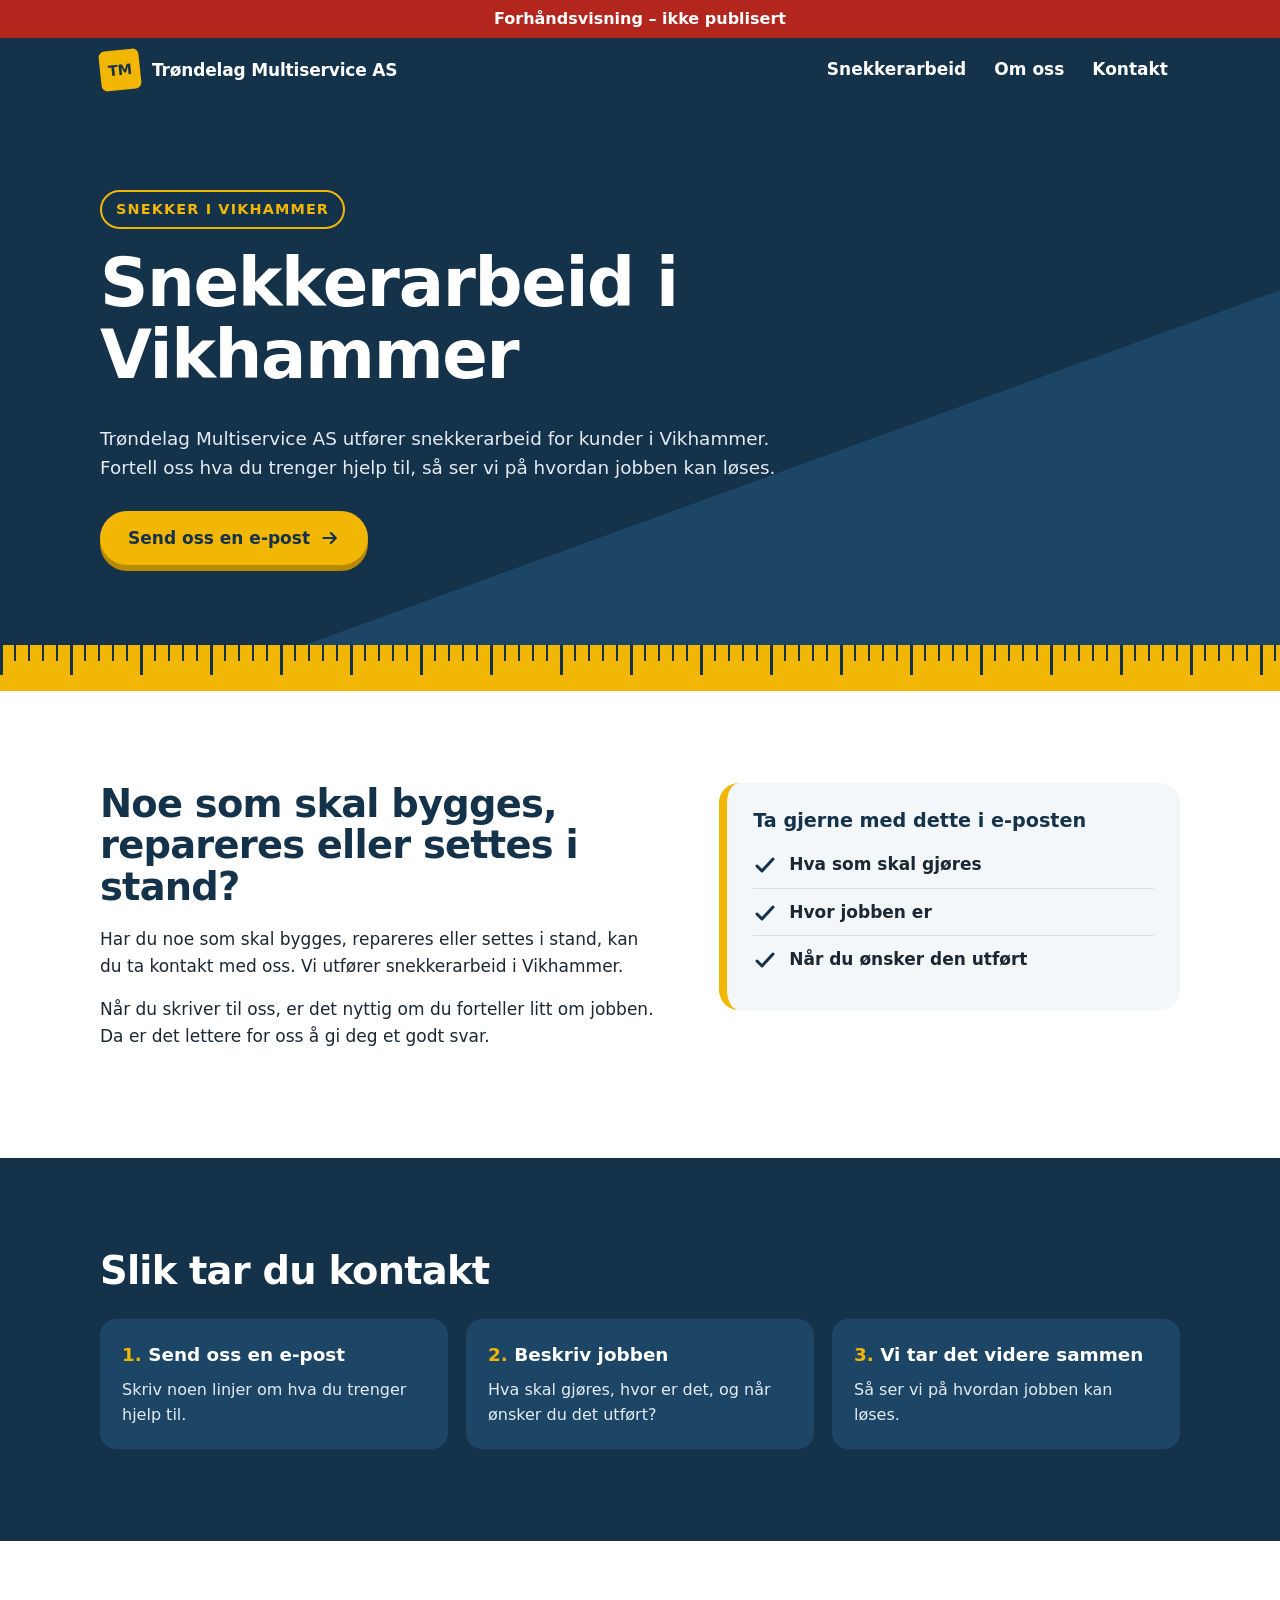
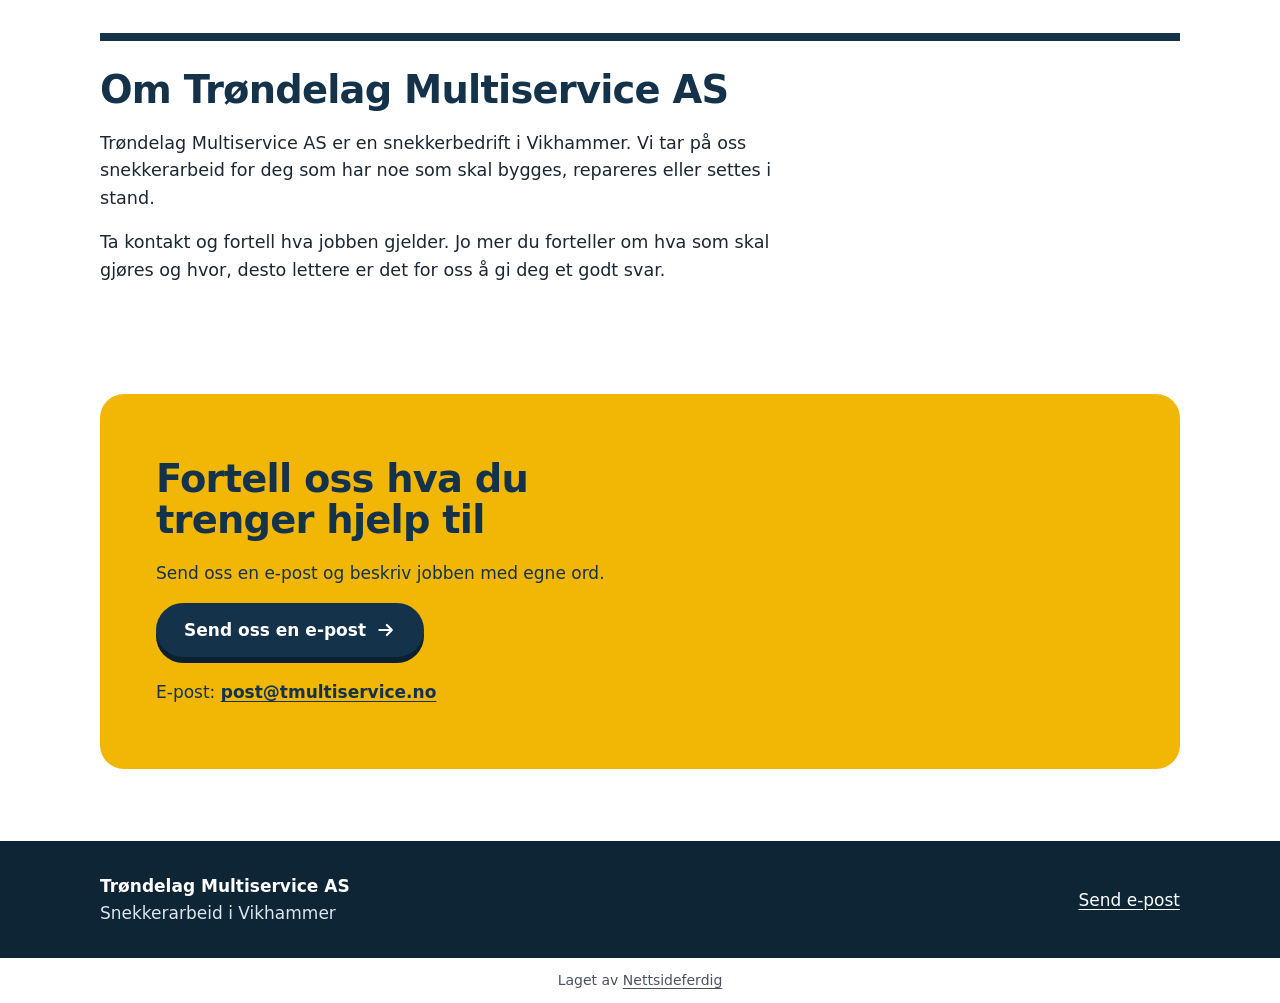
==== index.html @ c504384f "Forhåndsvisning" ====
<!doctype html>
<html lang="nb">
<head>
<meta charset="utf-8">
<meta name="viewport" content="width=device-width, initial-scale=1">
<title>Snekker Vikhammer | Trøndelag Multiservice AS</title>
<meta name="description" content="Trøndelag Multiservice AS utfører snekkerarbeid i Vikhammer. Fortell oss hva du trenger hjelp til, og ta kontakt på e-post.">
<link rel="canonical" href="https://andersmathisen7-design.github.io/side-trondelag-multiservice-as-379ae695/">
<meta property="og:type" content="website">
<meta property="og:locale" content="nb_NO">
<meta property="og:site_name" content="Trøndelag Multiservice AS">
<meta property="og:title" content="Snekker Vikhammer | Trøndelag Multiservice AS">
<meta property="og:description" content="Trøndelag Multiservice AS utfører snekkerarbeid i Vikhammer. Fortell oss hva du trenger hjelp til, og ta kontakt på e-post.">
<meta property="og:url" content="https://andersmathisen7-design.github.io/side-trondelag-multiservice-as-379ae695/">
<meta http-equiv="Content-Security-Policy" content="default-src 'none'; style-src 'self'; img-src 'self'; manifest-src 'self'; worker-src 'self'; script-src 'self'">
<link rel="stylesheet" href="./style.css">
<meta name="theme-color" content="#14324a">
<link rel="manifest" href="./manifest.webmanifest">
<link rel="icon" href="./icon.svg" type="image/svg+xml">
<script src="./pwa.js" defer></script>
<meta name="robots" content="noindex,nofollow">
<script type="application/ld+json">{"@context":"https://schema.org","@type":"GeneralContractor","name":"Trøndelag Multiservice AS","description":"Trøndelag Multiservice AS utfører snekkerarbeid i Vikhammer. Fortell oss hva du trenger hjelp til, og ta kontakt på e-post.","email":"post@tmultiservice.no","areaServed":"Vikhammer","url":"https://andersmathisen7-design.github.io/side-trondelag-multiservice-as-379ae695"}</script>
</head>
<body>
<div class="forhandsstripe">Forhåndsvisning – ikke publisert</div>
<header class="topp"><div class="inn topp-rad"><a class="logo" href="./" aria-label="Til forsiden"><span class="merke" aria-hidden="true">TM</span> <span>Trøndelag Multiservice AS</span></a><nav aria-label="Hovedmeny"><ul class="meny"><li><a href="./#snekkerarbeid">Snekkerarbeid</a></li><li><a href="./#om-oss">Om oss</a></li><li><a href="./#kontakt">Kontakt</a></li></ul></nav></div></header>
<main>
<section class="hero"><div class="inn"><p class="sted">Snekker i Vikhammer</p><h1>Snekkerarbeid i Vikhammer</h1><p class="ingress">Trøndelag Multiservice AS utfører snekkerarbeid for kunder i Vikhammer. Fortell oss hva du trenger hjelp til, så ser vi på hvordan jobben kan løses.</p><p><a class="knapp" href="mailto:post@tmultiservice.no">Send oss en e-post <svg viewBox="0 0 24 24" aria-hidden="true"><path class="pil" d="M4 12h15M13 6l6 6-6 6"/></svg></a></p></div><div class="linjal" aria-hidden="true"></div></section><section class="del" id="snekkerarbeid"><div class="inn to"><div><h2>Noe som skal bygges, repareres eller settes i stand?</h2><p>Har du noe som skal bygges, repareres eller settes i stand, kan du ta kontakt med oss. Vi utfører snekkerarbeid i Vikhammer.</p><p>Når du skriver til oss, er det nyttig om du forteller litt om jobben. Da er det lettere for oss å gi deg et godt svar.</p></div><aside class="liste-kort" aria-labelledby="ta-med"><h3 id="ta-med">Ta gjerne med dette i e-posten</h3><ul class="sjekk"><li><svg viewBox="0 0 24 24" aria-hidden="true"><path class="hake" d="M4 13l5 5L20 6"/></svg> Hva som skal gjøres</li><li><svg viewBox="0 0 24 24" aria-hidden="true"><path class="hake" d="M4 13l5 5L20 6"/></svg> Hvor jobben er</li><li><svg viewBox="0 0 24 24" aria-hidden="true"><path class="hake" d="M4 13l5 5L20 6"/></svg> Når du ønsker den utført</li></ul></aside></div></section><section class="del slik" aria-labelledby="slik-tittel"><div class="inn"><h2 id="slik-tittel">Slik tar du kontakt</h2><ol class="trinn"><li>Send oss en e-post<p>Skriv noen linjer om hva du trenger hjelp til.</p></li><li>Beskriv jobben<p>Hva skal gjøres, hvor er det, og når ønsker du det utført?</p></li><li>Vi tar det videre sammen<p>Så ser vi på hvordan jobben kan løses.</p></li></ol></div></section><section class="del" id="om-oss"><div class="inn"><div class="om-boks"><h2>Om Trøndelag Multiservice AS</h2><p>Trøndelag Multiservice AS er en snekkerbedrift i Vikhammer. Vi tar på oss snekkerarbeid for deg som har noe som skal bygges, repareres eller settes i stand.</p><p>Ta kontakt og fortell hva jobben gjelder. Jo mer du forteller om hva som skal gjøres og hvor, desto lettere er det for oss å gi deg et godt svar.</p></div></div></section><section class="kontakt" id="kontakt"><div class="inn"><div class="kontakt-kort"><h2>Fortell oss hva du trenger hjelp til</h2><p>Send oss en e-post og beskriv jobben med egne ord.</p><p><a class="knapp" href="mailto:post@tmultiservice.no">Send oss en e-post <svg viewBox="0 0 24 24" aria-hidden="true"><path class="pil" d="M4 12h15M13 6l6 6-6 6"/></svg></a></p><p class="adr">E-post: <a href="mailto:post@tmultiservice.no">post@tmultiservice.no</a></p></div></div></section>
</main>
<footer class="bunn"><div class="inn bunn-rad"><div><p class="bunn-navn">Trøndelag Multiservice AS</p><p>Snekkerarbeid i Vikhammer</p></div><p><a href="mailto:post@tmultiservice.no">Send e-post</a></p></div></footer>
<p class="nf-byra">Laget av <a href="https://nettsideferdig.no/">Nettsideferdig</a></p>
</body>
</html>
---- style.css ----
/* Fast fra Sidefabrikken: bestillingswidgeten. */
:root { --nf-farge: #14324a; }
#nf-bestill [hidden] { display: none !important; }
#nf-bestill button { font: inherit; padding: 0.5rem 0.9rem; margin: 0.2rem; border: 1px solid var(--nf-farge); border-radius: 6px; background: #fff; color: var(--nf-farge); cursor: pointer; }
#nf-bestill button:disabled { opacity: 0.6; }
#nf-bestill .nf-knapp { background: var(--nf-farge); color: #fff; }
#nf-bestill .nf-tjeneste { display: block; width: 100%; text-align: left; }
#nf-bestill .nf-tjeneste small, #nf-bestill .nf-vare small { display: block; color: #555; }
#nf-bestill .nf-felt { display: block; margin: 0.5rem 0; }
#nf-bestill input, #nf-bestill select, #nf-bestill textarea { font: inherit; padding: 0.4rem; border: 1px solid #c5cad3; border-radius: 4px; display: block; width: 100%; max-width: 24rem; }
#nf-bestill input[type="checkbox"], #nf-bestill input[type="radio"] { display: inline-block; width: auto; margin: 0 0.4rem 0 0; vertical-align: middle; }
#nf-bestill .nf-rad { display: flex; flex-wrap: wrap; gap: 0.5rem; }
#nf-bestill .nf-vare { padding: 0.4rem 0; border-bottom: 1px solid #e3e6eb; }
#nf-bestill .nf-feil, #nf-bestill .nf-utsolgt { color: #b3261e; }
#nf-bestill .nf-test { background: #fff4e5; padding: 0.4rem 0.8rem; border-radius: 6px; }
#nf-bestill .nf-oppsummering { font-weight: 600; }
#nf-bestill .nf-faner { display: flex; flex-wrap: wrap; gap: 0.25rem; margin: 0.5rem 0 1rem; }
#nf-bestill .nf-fane.nf-valgt, #nf-bestill .nf-dag.nf-valgt { background: var(--nf-farge); color: #fff; }
#nf-bestill .nf-adresse { position: relative; max-width: 24rem; }
#nf-bestill .nf-forslag { position: absolute; top: 100%; left: 0; right: 0; z-index: 10; max-height: 15rem; overflow-y: auto; background: #fff; border: 1px solid #c5cad3; border-radius: 4px; box-shadow: 0 4px 12px rgba(0, 0, 0, 0.15); }
#nf-bestill .nf-forslag button { display: block; width: 100%; margin: 0; border: 0; border-radius: 0; padding: 0.5rem 0.75rem; text-align: left; color: inherit; }
#nf-bestill .nf-forslag button:hover, #nf-bestill .nf-forslag button:focus { background: #f4f7fb; }
#nf-bestill .nf-dager { display: flex; flex-wrap: wrap; gap: 0.25rem; margin: 0.5rem 0; }
#nf-bestill .nf-dag.nf-full { text-decoration: line-through; color: #777; border-color: #c5cad3; }
#nf-bestill .nf-tillegg { margin: 0.5rem 0; }
#nf-bestill .nf-sporsmal { margin: 0.8rem 0; }
#nf-bestill .nf-hjelp { display: block; font-size: 0.875rem; color: #666; margin: 0.15rem 0 0.25rem; }
#nf-bestill .nf-sum { font-weight: 700; font-size: 1.15rem; }
#nf-bestill .nf-ja-nei { display: flex; gap: 1.5rem; margin-top: 0.25rem; }
.prisliste table { border-collapse: collapse; width: 100%; max-width: 36rem; }
.prisliste th, .prisliste td { text-align: left; padding: 0.4rem 0.6rem 0.4rem 0; border-bottom: 1px solid #e3e6eb; vertical-align: top; }
.prisliste td:last-child, .prisliste th:last-child { text-align: right; white-space: nowrap; padding-right: 0; }
.prisliste small { color: #555; }
.prisliste .prisinfo { font-size: 0.875rem; color: #555; }

main > section.melding, main > section.bestill { box-sizing: border-box; max-width: 42rem; margin: 0 auto; padding: 2.5rem 1.25rem 3.5rem; }
.nf-skjema .nf-felt { display: block; margin: 0.75rem 0; }
.nf-skjema label, .nf-skjema legend { display: block; font-weight: 600; }
.nf-skjema fieldset { border: 0; padding: 0; margin: 0.75rem 0; min-width: 0; }
.nf-skjema fieldset label { font-weight: 400; }
.nf-skjema input, .nf-skjema textarea { font: inherit; padding: 0.5rem; border: 1px solid #c5cad3; border-radius: 4px; display: block; width: 100%; max-width: 32rem; }
.nf-skjema input[type="radio"] { display: inline-block; width: auto; margin: 0 0.4rem 0 0; vertical-align: middle; }
.nf-skjema input:focus, .nf-skjema textarea:focus { outline: 2px solid var(--nf-farge); outline-offset: 1px; }
.nf-skjema button { font: inherit; font-weight: 600; border: 0; cursor: pointer; padding: 0.85rem 1.5rem; border-radius: 6px; background: var(--nf-farge); color: #fff; min-height: 44px; }
.nf-skjema .nf-info { font-size: 0.875rem; color: #555; }

/* Designet */
*{box-sizing:border-box}body{margin:0;background:#fff;color:#1b2733;font-family:system-ui,Segoe UI,Helvetica,Arial,sans-serif;font-size:17px;line-height:1.55}h1,h2,h3{margin:0 0 .5em;line-height:1.08;font-weight:800;letter-spacing:-.02em;color:#14324a}h1{font-size:2.6rem}h2{font-size:1.9rem}h3{font-size:1.2rem;letter-spacing:0}p{margin:0 0 1em;max-width:60ch}a{color:#14324a;text-underline-offset:3px}a:focus-visible{outline:3px solid #f2b705;outline-offset:3px;border-radius:4px}.inn{max-width:1120px;margin:0 auto;padding:0 20px}.topp{background:#14324a;color:#fff}.topp-rad{display:flex;flex-wrap:wrap;align-items:center;justify-content:space-between;gap:4px 20px;padding-top:10px;padding-bottom:10px}.logo{display:inline-flex;align-items:center;gap:12px;min-height:44px;color:#fff;text-decoration:none;font-weight:800;letter-spacing:-.01em}.merke{display:inline-flex;align-items:center;justify-content:center;width:40px;height:40px;background:#f2b705;color:#14324a;font-weight:800;font-size:.9rem;transform:rotate(-6deg);border-radius:6px;flex:none}.meny{display:flex;flex-wrap:wrap;gap:2px 4px;list-style:none;margin:0;padding:0}.meny a{display:inline-flex;align-items:center;min-height:44px;padding:0 12px;color:#fff;text-decoration:none;font-weight:600;border-bottom:3px solid transparent}.meny a:hover{border-bottom-color:#f2b705}.knapp{display:inline-flex;align-items:center;justify-content:center;gap:10px;min-height:54px;padding:0 28px;background:#f2b705;color:#14324a;font-weight:800;text-decoration:none;border-radius:999px;box-shadow:0 6px 0 #b88a00}.knapp:hover{background:#ffcb2b}.knapp svg{width:20px;height:20px}.pil{fill:none;stroke:#14324a;stroke-width:2.6;stroke-linecap:round;stroke-linejoin:round}.hero{background:linear-gradient(160deg,#14324a 0,#14324a 62%,#1c4566 62%,#1c4566 100%);color:#fff;padding:56px 0 0;overflow:hidden}.hero h1{color:#fff;max-width:14ch}.hero .sted{display:inline-block;margin-bottom:18px;padding:6px 14px;border:2px solid #f2b705;border-radius:999px;color:#f2b705;font-weight:700;font-size:.9rem;letter-spacing:.08em;text-transform:uppercase}.ingress{font-size:1.15rem;color:#e3ecf3}.hero .knapp{margin-top:10px}.linjal{height:46px;margin-top:52px;background-color:#f2b705;background-image:repeating-linear-gradient(90deg,#14324a 0,#14324a 2px,transparent 2px,transparent 14px),repeating-linear-gradient(90deg,#14324a 0,#14324a 3px,transparent 3px,transparent 70px);background-size:auto 16px,auto 30px;background-repeat:repeat-x;background-position:0 0,0 0}.del{padding:64px 0}.to{display:grid;gap:32px}.liste-kort{background:#f4f7fa;border-radius:20px;padding:28px 26px;border-left:8px solid #f2b705}.sjekk{list-style:none;margin:0;padding:0}.sjekk li{display:flex;gap:12px;align-items:flex-start;padding:10px 0;border-bottom:1px solid #d6e0e8;font-weight:600}.sjekk li:last-child{border-bottom:0}.sjekk svg{width:24px;height:24px;flex:none;margin-top:2px}.hake{fill:none;stroke:#14324a;stroke-width:3;stroke-linecap:round;stroke-linejoin:round}.slik{background:#14324a;color:#fff}.slik h2{color:#fff}.trinn{margin:28px 0 0;padding:0;display:grid;gap:18px;list-style-position:inside}.trinn li{background:#1c4566;border-radius:16px;padding:22px;font-weight:800;font-size:1.15rem}.trinn li::marker{color:#f2b705}.trinn p{font-weight:400;font-size:1rem;margin:8px 0 0;color:#e3ecf3}.om-boks{border-top:8px solid #14324a;padding-top:28px}.om-boks p{font-size:1.1rem}.kontakt{padding:0 0 72px}.kontakt-kort{background:#f2b705;border-radius:24px;padding:40px 26px;color:#14324a}.kontakt-kort h2{max-width:16ch}.kontakt-kort .knapp{background:#14324a;color:#fff;box-shadow:0 6px 0 #0b2031}.kontakt-kort .knapp:hover{background:#1c4566}.kontakt-kort .pil{stroke:#fff}.kontakt-kort a{color:#14324a;font-weight:700}.kontakt-kort a.knapp{color:#fff}.adr{margin:22px 0 0}.bunn{background:#0e2536;color:#dbe6ee;padding:32px 0}.bunn p{margin:0}.bunn a{color:#fff;display:inline-flex;align-items:center;min-height:44px}.bunn-rad{display:flex;flex-wrap:wrap;align-items:center;justify-content:space-between;gap:10px 40px}.bunn-navn{font-weight:800;color:#fff}section.melding{padding:56px 20px;max-width:720px;margin:0 auto}.nf-skjema .nf-felt{margin-bottom:16px}.nf-skjema label{display:block;font-weight:700;margin-bottom:6px}.nf-skjema input,.nf-skjema textarea{width:100%;padding:12px;border:2px solid #b9c7d3;border-radius:10px;font:inherit}.nf-skjema button.knapp{border:0;cursor:pointer;font:inherit;font-weight:800}@media(min-width:780px){h1{font-size:4.2rem}h2{font-size:2.4rem}.hero{padding-top:88px}.linjal{margin-top:80px}.to{grid-template-columns:1.1fr .9fr;gap:56px;align-items:start}.trinn{grid-template-columns:repeat(3,1fr)}.del{padding:92px 0}.kontakt-kort{padding:64px 56px}}

/* Fast fra Sidefabrikken */
.forhandsstripe { display: block !important; position: relative !important; z-index: 2147483647 !important; background: #b3261e !important; color: #fff !important; text-align: center !important; padding: 0.5rem 1rem !important; font: 600 1rem/1.4 system-ui, sans-serif !important; visibility: visible !important; opacity: 1 !important; max-height: none !important; height: auto !important; min-height: 0 !important; overflow: visible !important; margin: 0 !important; top: auto !important; left: auto !important; right: auto !important; bottom: auto !important; width: auto !important; transform: none !important; clip-path: none !important; filter: none !important; text-indent: 0 !important; font-size: 1rem !important; }
.nf-byra { display: block !important; position: static !important; inset: auto !important; z-index: auto !important; background: #fff !important; color: #4a5160 !important; text-align: center !important; padding: 0.75rem 1rem !important; margin: 0 !important; width: auto !important; max-width: none !important; height: auto !important; min-height: 0 !important; max-height: none !important; overflow: visible !important; visibility: visible !important; opacity: 1 !important; transform: none !important; clip-path: none !important; filter: none !important; font: 400 0.875rem/1.5 system-ui, sans-serif !important; letter-spacing: normal !important; text-indent: 0 !important; text-transform: none !important; }
.nf-byra a { display: inline !important; position: static !important; color: inherit !important; text-decoration: underline !important; font: inherit !important; visibility: visible !important; opacity: 1 !important; pointer-events: auto !important; }
.nf-felle { display: none !important; position: absolute !important; left: -10000px !important; width: 1px !important; height: 1px !important; overflow: hidden !important; }
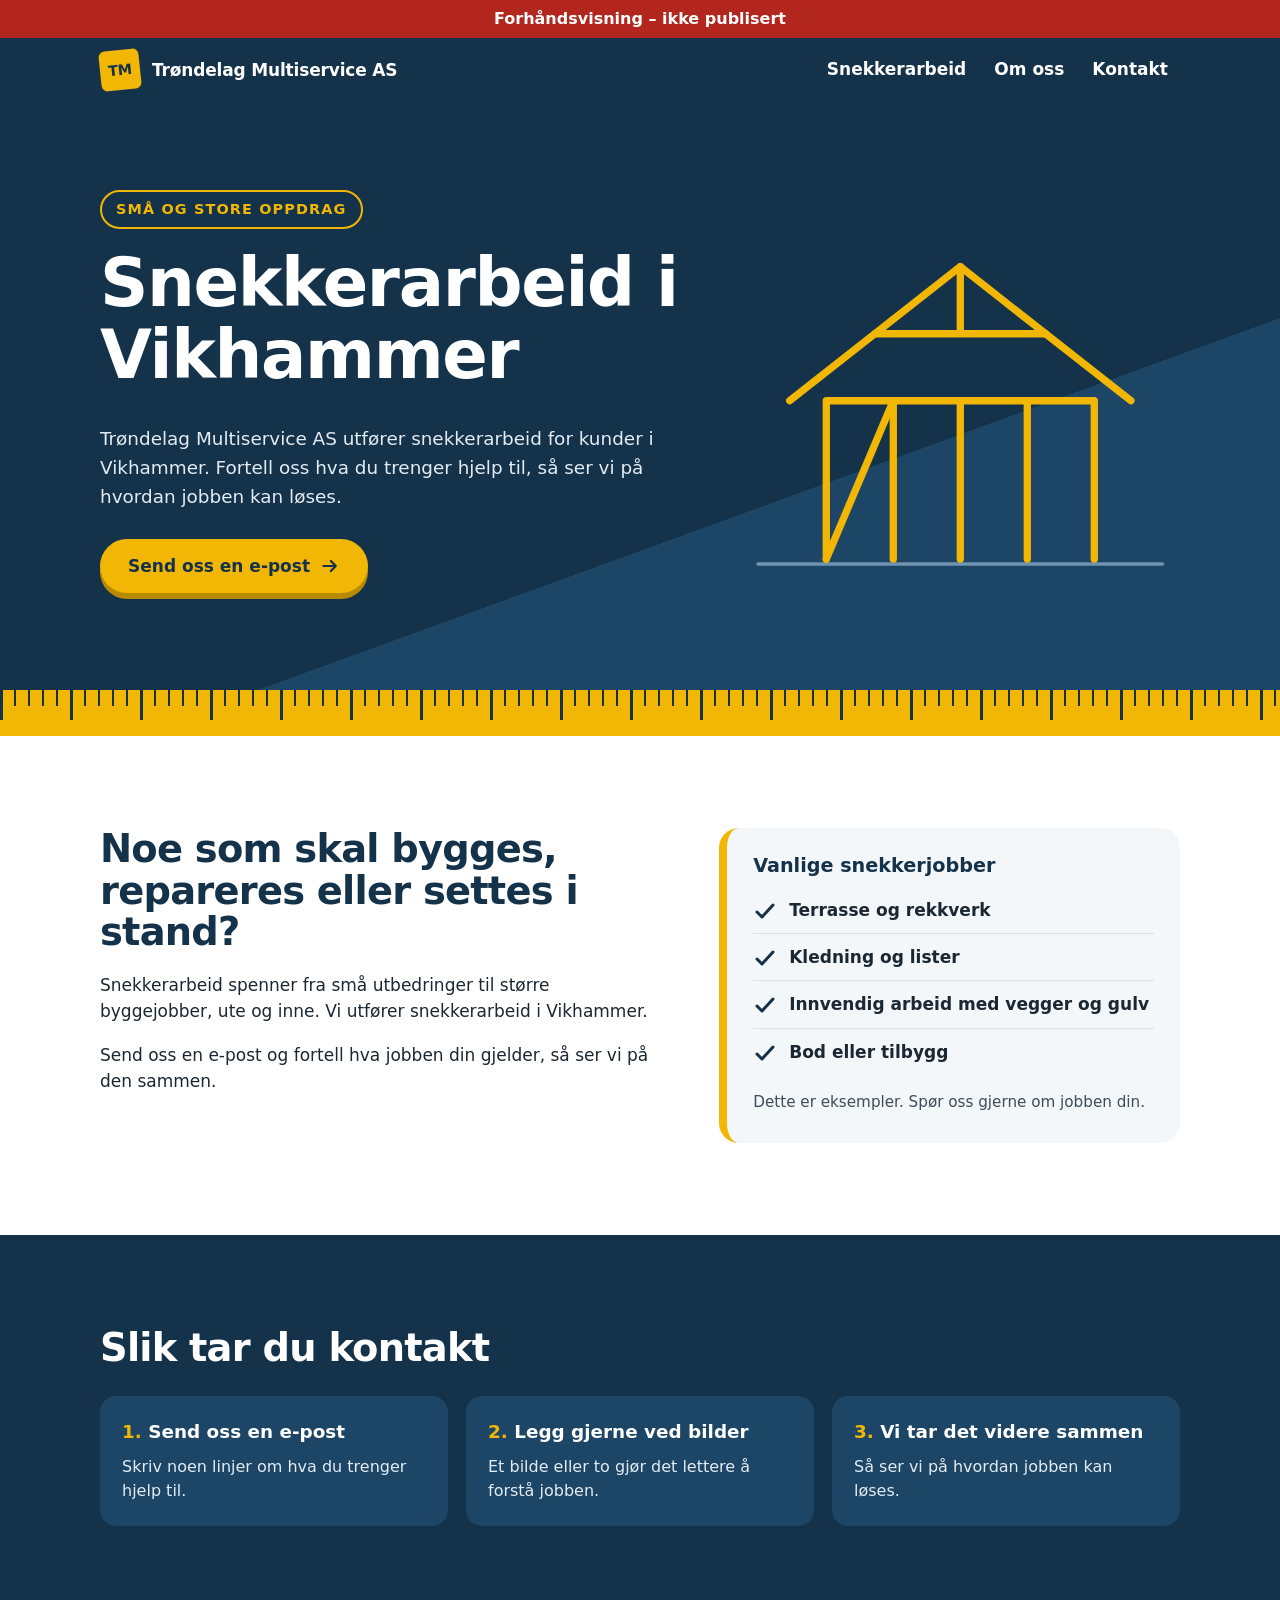
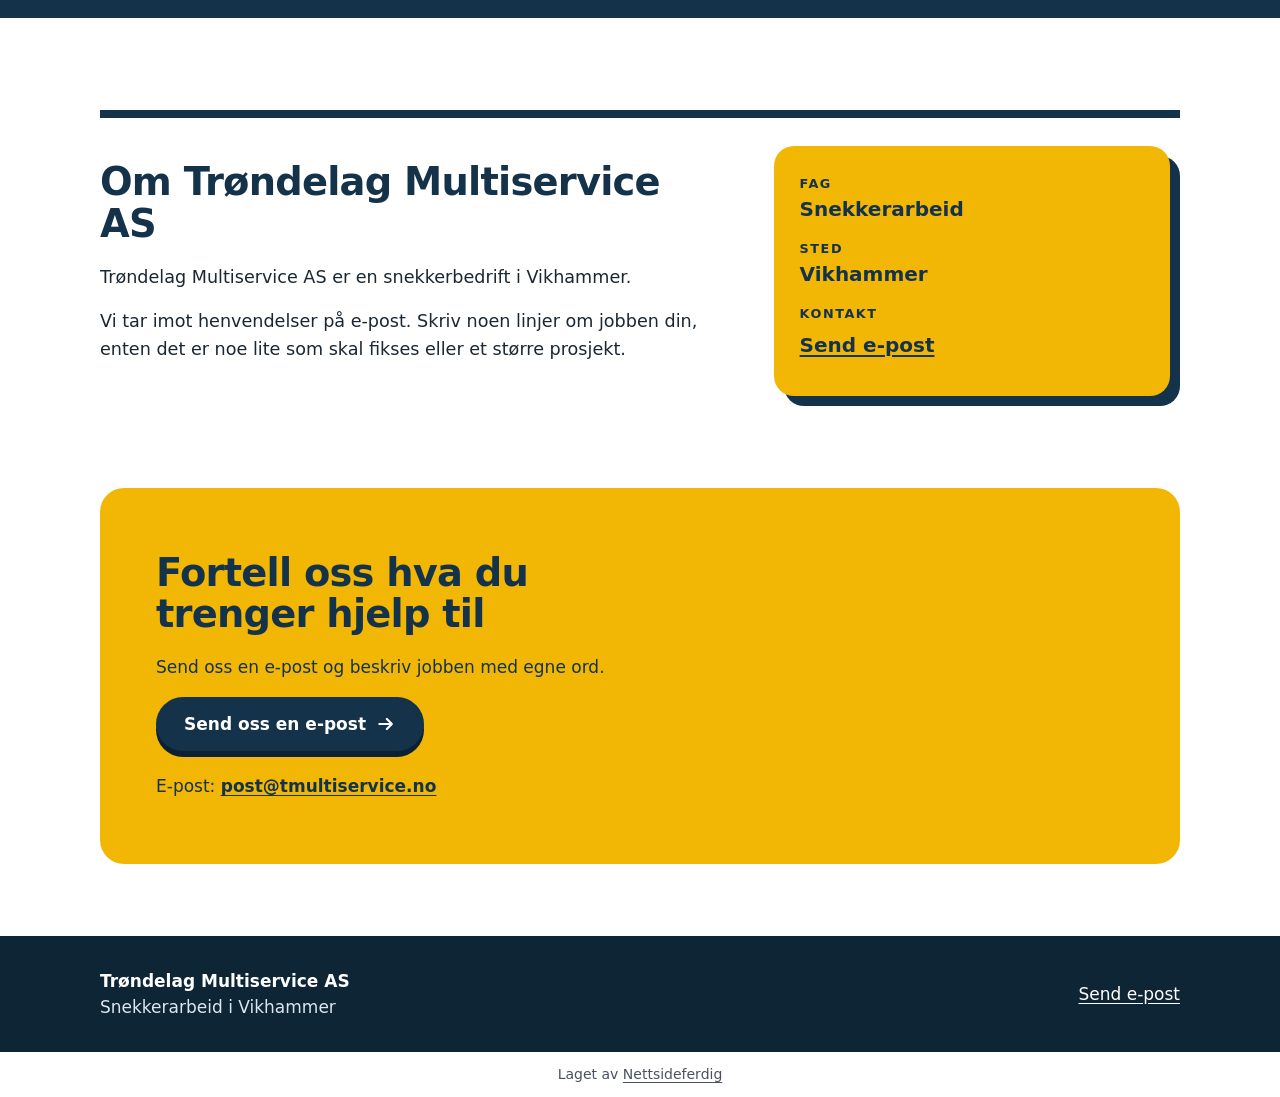
==== commit 290416c1: "Forhåndsvisning" ====
--- a/index.html
+++ b/index.html
@@ -25,7 +25,7 @@
 <div class="forhandsstripe">Forhåndsvisning – ikke publisert</div>
 <header class="topp"><div class="inn topp-rad"><a class="logo" href="./" aria-label="Til forsiden"><span class="merke" aria-hidden="true">TM</span> <span>Trøndelag Multiservice AS</span></a><nav aria-label="Hovedmeny"><ul class="meny"><li><a href="./#snekkerarbeid">Snekkerarbeid</a></li><li><a href="./#om-oss">Om oss</a></li><li><a href="./#kontakt">Kontakt</a></li></ul></nav></div></header>
 <main>
-<section class="hero"><div class="inn"><p class="sted">Snekker i Vikhammer</p><h1>Snekkerarbeid i Vikhammer</h1><p class="ingress">Trøndelag Multiservice AS utfører snekkerarbeid for kunder i Vikhammer. Fortell oss hva du trenger hjelp til, så ser vi på hvordan jobben kan løses.</p><p><a class="knapp" href="mailto:post@tmultiservice.no">Send oss en e-post <svg viewBox="0 0 24 24" aria-hidden="true"><path class="pil" d="M4 12h15M13 6l6 6-6 6"/></svg></a></p></div><div class="linjal" aria-hidden="true"></div></section><section class="del" id="snekkerarbeid"><div class="inn to"><div><h2>Noe som skal bygges, repareres eller settes i stand?</h2><p>Har du noe som skal bygges, repareres eller settes i stand, kan du ta kontakt med oss. Vi utfører snekkerarbeid i Vikhammer.</p><p>Når du skriver til oss, er det nyttig om du forteller litt om jobben. Da er det lettere for oss å gi deg et godt svar.</p></div><aside class="liste-kort" aria-labelledby="ta-med"><h3 id="ta-med">Ta gjerne med dette i e-posten</h3><ul class="sjekk"><li><svg viewBox="0 0 24 24" aria-hidden="true"><path class="hake" d="M4 13l5 5L20 6"/></svg> Hva som skal gjøres</li><li><svg viewBox="0 0 24 24" aria-hidden="true"><path class="hake" d="M4 13l5 5L20 6"/></svg> Hvor jobben er</li><li><svg viewBox="0 0 24 24" aria-hidden="true"><path class="hake" d="M4 13l5 5L20 6"/></svg> Når du ønsker den utført</li></ul></aside></div></section><section class="del slik" aria-labelledby="slik-tittel"><div class="inn"><h2 id="slik-tittel">Slik tar du kontakt</h2><ol class="trinn"><li>Send oss en e-post<p>Skriv noen linjer om hva du trenger hjelp til.</p></li><li>Beskriv jobben<p>Hva skal gjøres, hvor er det, og når ønsker du det utført?</p></li><li>Vi tar det videre sammen<p>Så ser vi på hvordan jobben kan løses.</p></li></ol></div></section><section class="del" id="om-oss"><div class="inn"><div class="om-boks"><h2>Om Trøndelag Multiservice AS</h2><p>Trøndelag Multiservice AS er en snekkerbedrift i Vikhammer. Vi tar på oss snekkerarbeid for deg som har noe som skal bygges, repareres eller settes i stand.</p><p>Ta kontakt og fortell hva jobben gjelder. Jo mer du forteller om hva som skal gjøres og hvor, desto lettere er det for oss å gi deg et godt svar.</p></div></div></section><section class="kontakt" id="kontakt"><div class="inn"><div class="kontakt-kort"><h2>Fortell oss hva du trenger hjelp til</h2><p>Send oss en e-post og beskriv jobben med egne ord.</p><p><a class="knapp" href="mailto:post@tmultiservice.no">Send oss en e-post <svg viewBox="0 0 24 24" aria-hidden="true"><path class="pil" d="M4 12h15M13 6l6 6-6 6"/></svg></a></p><p class="adr">E-post: <a href="mailto:post@tmultiservice.no">post@tmultiservice.no</a></p></div></div></section>
+<section class="hero"><div class="inn hero-rute"><div><p class="sted">Små og store oppdrag</p><h1>Snekkerarbeid i Vikhammer</h1><p class="ingress">Trøndelag Multiservice AS utfører snekkerarbeid for kunder i Vikhammer. Fortell oss hva du trenger hjelp til, så ser vi på hvordan jobben kan løses.</p><p><a class="knapp" href="mailto:post@tmultiservice.no">Send oss en e-post <svg viewBox="0 0 24 24" aria-hidden="true"><path class="pil" d="M4 12h15M13 6l6 6-6 6"/></svg></a></p></div><div class="tegning" aria-hidden="true"><svg viewBox="0 0 360 300"><path class="strek-tynn" d="M14 284h332"/><polyline class="strek" points="40,150 180,40 320,150"/><path class="strek" d="M70 150v130M290 150v130M70 150h220M125 150v130M180 150v130M235 150v130"/><path class="strek" d="M70 280l55-130M110 95h140M180 40v55"/></svg></div></div><div class="linjal" aria-hidden="true"></div></section><section class="del" id="snekkerarbeid"><div class="inn to"><div><h2>Noe som skal bygges, repareres eller settes i stand?</h2><p>Snekkerarbeid spenner fra små utbedringer til større byggejobber, ute og inne. Vi utfører snekkerarbeid i Vikhammer.</p><p>Send oss en e-post og fortell hva jobben din gjelder, så ser vi på den sammen.</p></div><aside class="liste-kort" aria-labelledby="vanlige"><h3 id="vanlige">Vanlige snekkerjobber</h3><ul class="sjekk"><li><svg viewBox="0 0 24 24" aria-hidden="true"><path class="hake" d="M4 13l5 5L20 6"/></svg> Terrasse og rekkverk</li><li><svg viewBox="0 0 24 24" aria-hidden="true"><path class="hake" d="M4 13l5 5L20 6"/></svg> Kledning og lister</li><li><svg viewBox="0 0 24 24" aria-hidden="true"><path class="hake" d="M4 13l5 5L20 6"/></svg> Innvendig arbeid med vegger og gulv</li><li><svg viewBox="0 0 24 24" aria-hidden="true"><path class="hake" d="M4 13l5 5L20 6"/></svg> Bod eller tilbygg</li></ul><p class="merknad">Dette er eksempler. Spør oss gjerne om jobben din.</p></aside></div></section><section class="del slik" aria-labelledby="slik-tittel"><div class="inn"><h2 id="slik-tittel">Slik tar du kontakt</h2><ol class="trinn"><li>Send oss en e-post<p>Skriv noen linjer om hva du trenger hjelp til.</p></li><li>Legg gjerne ved bilder<p>Et bilde eller to gjør det lettere å forstå jobben.</p></li><li>Vi tar det videre sammen<p>Så ser vi på hvordan jobben kan løses.</p></li></ol></div></section><section class="del" id="om-oss"><div class="inn"><div class="om-boks"><div><h2>Om Trøndelag Multiservice AS</h2><p>Trøndelag Multiservice AS er en snekkerbedrift i Vikhammer.</p><p>Vi tar imot henvendelser på e-post. Skriv noen linjer om jobben din, enten det er noe lite som skal fikses eller et større prosjekt.</p></div><aside class="fakta" aria-label="Kort om oss"><dl><div><dt>Fag</dt><dd>Snekkerarbeid</dd></div><div><dt>Sted</dt><dd>Vikhammer</dd></div><div><dt>Kontakt</dt><dd><a href="mailto:post@tmultiservice.no">Send e-post</a></dd></div></dl></aside></div></div></section><section class="kontakt" id="kontakt"><div class="inn"><div class="kontakt-kort"><h2>Fortell oss hva du trenger hjelp til</h2><p>Send oss en e-post og beskriv jobben med egne ord.</p><p><a class="knapp" href="mailto:post@tmultiservice.no">Send oss en e-post <svg viewBox="0 0 24 24" aria-hidden="true"><path class="pil" d="M4 12h15M13 6l6 6-6 6"/></svg></a></p><p class="adr">E-post: <a href="mailto:post@tmultiservice.no">post@tmultiservice.no</a></p></div></div></section>
 </main>
 <footer class="bunn"><div class="inn bunn-rad"><div><p class="bunn-navn">Trøndelag Multiservice AS</p><p>Snekkerarbeid i Vikhammer</p></div><p><a href="mailto:post@tmultiservice.no">Send e-post</a></p></div></footer>
 <p class="nf-byra">Laget av <a href="https://nettsideferdig.no/">Nettsideferdig</a></p>
--- a/style.css
+++ b/style.css
@@ -45,7 +45,7 @@
 .nf-skjema .nf-info { font-size: 0.875rem; color: #555; }
 
 /* Designet */
-*{box-sizing:border-box}body{margin:0;background:#fff;color:#1b2733;font-family:system-ui,Segoe UI,Helvetica,Arial,sans-serif;font-size:17px;line-height:1.55}h1,h2,h3{margin:0 0 .5em;line-height:1.08;font-weight:800;letter-spacing:-.02em;color:#14324a}h1{font-size:2.6rem}h2{font-size:1.9rem}h3{font-size:1.2rem;letter-spacing:0}p{margin:0 0 1em;max-width:60ch}a{color:#14324a;text-underline-offset:3px}a:focus-visible{outline:3px solid #f2b705;outline-offset:3px;border-radius:4px}.inn{max-width:1120px;margin:0 auto;padding:0 20px}.topp{background:#14324a;color:#fff}.topp-rad{display:flex;flex-wrap:wrap;align-items:center;justify-content:space-between;gap:4px 20px;padding-top:10px;padding-bottom:10px}.logo{display:inline-flex;align-items:center;gap:12px;min-height:44px;color:#fff;text-decoration:none;font-weight:800;letter-spacing:-.01em}.merke{display:inline-flex;align-items:center;justify-content:center;width:40px;height:40px;background:#f2b705;color:#14324a;font-weight:800;font-size:.9rem;transform:rotate(-6deg);border-radius:6px;flex:none}.meny{display:flex;flex-wrap:wrap;gap:2px 4px;list-style:none;margin:0;padding:0}.meny a{display:inline-flex;align-items:center;min-height:44px;padding:0 12px;color:#fff;text-decoration:none;font-weight:600;border-bottom:3px solid transparent}.meny a:hover{border-bottom-color:#f2b705}.knapp{display:inline-flex;align-items:center;justify-content:center;gap:10px;min-height:54px;padding:0 28px;background:#f2b705;color:#14324a;font-weight:800;text-decoration:none;border-radius:999px;box-shadow:0 6px 0 #b88a00}.knapp:hover{background:#ffcb2b}.knapp svg{width:20px;height:20px}.pil{fill:none;stroke:#14324a;stroke-width:2.6;stroke-linecap:round;stroke-linejoin:round}.hero{background:linear-gradient(160deg,#14324a 0,#14324a 62%,#1c4566 62%,#1c4566 100%);color:#fff;padding:56px 0 0;overflow:hidden}.hero h1{color:#fff;max-width:14ch}.hero .sted{display:inline-block;margin-bottom:18px;padding:6px 14px;border:2px solid #f2b705;border-radius:999px;color:#f2b705;font-weight:700;font-size:.9rem;letter-spacing:.08em;text-transform:uppercase}.ingress{font-size:1.15rem;color:#e3ecf3}.hero .knapp{margin-top:10px}.linjal{height:46px;margin-top:52px;background-color:#f2b705;background-image:repeating-linear-gradient(90deg,#14324a 0,#14324a 2px,transparent 2px,transparent 14px),repeating-linear-gradient(90deg,#14324a 0,#14324a 3px,transparent 3px,transparent 70px);background-size:auto 16px,auto 30px;background-repeat:repeat-x;background-position:0 0,0 0}.del{padding:64px 0}.to{display:grid;gap:32px}.liste-kort{background:#f4f7fa;border-radius:20px;padding:28px 26px;border-left:8px solid #f2b705}.sjekk{list-style:none;margin:0;padding:0}.sjekk li{display:flex;gap:12px;align-items:flex-start;padding:10px 0;border-bottom:1px solid #d6e0e8;font-weight:600}.sjekk li:last-child{border-bottom:0}.sjekk svg{width:24px;height:24px;flex:none;margin-top:2px}.hake{fill:none;stroke:#14324a;stroke-width:3;stroke-linecap:round;stroke-linejoin:round}.slik{background:#14324a;color:#fff}.slik h2{color:#fff}.trinn{margin:28px 0 0;padding:0;display:grid;gap:18px;list-style-position:inside}.trinn li{background:#1c4566;border-radius:16px;padding:22px;font-weight:800;font-size:1.15rem}.trinn li::marker{color:#f2b705}.trinn p{font-weight:400;font-size:1rem;margin:8px 0 0;color:#e3ecf3}.om-boks{border-top:8px solid #14324a;padding-top:28px}.om-boks p{font-size:1.1rem}.kontakt{padding:0 0 72px}.kontakt-kort{background:#f2b705;border-radius:24px;padding:40px 26px;color:#14324a}.kontakt-kort h2{max-width:16ch}.kontakt-kort .knapp{background:#14324a;color:#fff;box-shadow:0 6px 0 #0b2031}.kontakt-kort .knapp:hover{background:#1c4566}.kontakt-kort .pil{stroke:#fff}.kontakt-kort a{color:#14324a;font-weight:700}.kontakt-kort a.knapp{color:#fff}.adr{margin:22px 0 0}.bunn{background:#0e2536;color:#dbe6ee;padding:32px 0}.bunn p{margin:0}.bunn a{color:#fff;display:inline-flex;align-items:center;min-height:44px}.bunn-rad{display:flex;flex-wrap:wrap;align-items:center;justify-content:space-between;gap:10px 40px}.bunn-navn{font-weight:800;color:#fff}section.melding{padding:56px 20px;max-width:720px;margin:0 auto}.nf-skjema .nf-felt{margin-bottom:16px}.nf-skjema label{display:block;font-weight:700;margin-bottom:6px}.nf-skjema input,.nf-skjema textarea{width:100%;padding:12px;border:2px solid #b9c7d3;border-radius:10px;font:inherit}.nf-skjema button.knapp{border:0;cursor:pointer;font:inherit;font-weight:800}@media(min-width:780px){h1{font-size:4.2rem}h2{font-size:2.4rem}.hero{padding-top:88px}.linjal{margin-top:80px}.to{grid-template-columns:1.1fr .9fr;gap:56px;align-items:start}.trinn{grid-template-columns:repeat(3,1fr)}.del{padding:92px 0}.kontakt-kort{padding:64px 56px}}
+*{box-sizing:border-box}body{margin:0;background:#fff;color:#1b2733;font-family:system-ui,Segoe UI,Helvetica,Arial,sans-serif;font-size:17px;line-height:1.55}h1,h2,h3{margin:0 0 .5em;line-height:1.08;font-weight:800;letter-spacing:-.02em;color:#14324a}h1{font-size:2.6rem}h2{font-size:1.9rem}h3{font-size:1.2rem;letter-spacing:0}p{margin:0 0 1em;max-width:60ch}a{color:#14324a;text-underline-offset:3px}a:focus-visible{outline:3px solid #f2b705;outline-offset:3px;border-radius:4px}.inn{max-width:1120px;margin:0 auto;padding:0 20px}.topp{background:#14324a;color:#fff}.topp-rad{display:flex;flex-wrap:wrap;align-items:center;justify-content:space-between;gap:4px 20px;padding-top:10px;padding-bottom:10px}.logo{display:inline-flex;align-items:center;gap:12px;min-height:44px;color:#fff;text-decoration:none;font-weight:800;letter-spacing:-.01em}.merke{display:inline-flex;align-items:center;justify-content:center;width:40px;height:40px;background:#f2b705;color:#14324a;font-weight:800;font-size:.9rem;transform:rotate(-6deg);border-radius:6px;flex:none}.meny{display:flex;flex-wrap:wrap;gap:2px 4px;list-style:none;margin:0;padding:0}.meny a{display:inline-flex;align-items:center;min-height:44px;padding:0 12px;color:#fff;text-decoration:none;font-weight:600;border-bottom:3px solid transparent}.meny a:hover{border-bottom-color:#f2b705}.knapp{display:inline-flex;align-items:center;justify-content:center;gap:10px;min-height:54px;padding:0 28px;background:#f2b705;color:#14324a;font-weight:800;text-decoration:none;border-radius:999px;box-shadow:0 6px 0 #b88a00}.knapp:hover{background:#ffcb2b}.knapp svg{width:20px;height:20px}.pil{fill:none;stroke:#14324a;stroke-width:2.6;stroke-linecap:round;stroke-linejoin:round}.hero{background:linear-gradient(160deg,#14324a 0,#14324a 62%,#1c4566 62%,#1c4566 100%);color:#fff;padding:56px 0 0;overflow:hidden}.hero-rute{display:grid;gap:32px;align-items:center}.hero h1{color:#fff;max-width:14ch}.hero .sted{display:inline-block;margin-bottom:18px;padding:6px 14px;border:2px solid #f2b705;border-radius:999px;color:#f2b705;font-weight:700;font-size:.9rem;letter-spacing:.08em;text-transform:uppercase}.ingress{font-size:1.15rem;color:#e3ecf3}.hero .knapp{margin-top:10px}.tegning{display:none}.tegning svg{display:block;width:100%;max-width:440px;height:auto;margin-left:auto}.strek{fill:none;stroke:#f2b705;stroke-width:6;stroke-linecap:round;stroke-linejoin:round}.strek-tynn{fill:none;stroke:#6f93b1;stroke-width:3;stroke-linecap:round}.linjal{height:46px;margin-top:52px;background-color:#f2b705;background-image:repeating-linear-gradient(90deg,#14324a 0,#14324a 2px,transparent 2px,transparent 14px),repeating-linear-gradient(90deg,#14324a 0,#14324a 3px,transparent 3px,transparent 70px);background-size:auto 16px,auto 30px;background-repeat:repeat-x;background-position:0 0,0 0}.del{padding:64px 0}.to{display:grid;gap:32px}.liste-kort{background:#f4f7fa;border-radius:20px;padding:28px 26px;border-left:8px solid #f2b705}.sjekk{list-style:none;margin:0;padding:0}.sjekk li{display:flex;gap:12px;align-items:flex-start;padding:10px 0;border-bottom:1px solid #d6e0e8;font-weight:600}.sjekk li:last-child{border-bottom:0}.sjekk svg{width:24px;height:24px;flex:none;margin-top:2px}.hake{fill:none;stroke:#14324a;stroke-width:3;stroke-linecap:round;stroke-linejoin:round}.merknad{margin:16px 0 0;font-size:.95rem;color:#3d4c5a}.slik{background:#14324a;color:#fff}.slik h2{color:#fff}.trinn{margin:28px 0 0;padding:0;display:grid;gap:18px;list-style-position:inside}.trinn li{background:#1c4566;border-radius:16px;padding:22px;font-weight:800;font-size:1.15rem}.trinn li::marker{color:#f2b705}.trinn p{font-weight:400;font-size:1rem;margin:8px 0 0;color:#e3ecf3}.om-boks{border-top:8px solid #14324a;padding-top:28px;display:grid;gap:32px}.om-boks p{font-size:1.1rem}.fakta{background:#f2b705;border-radius:20px;padding:28px 26px;color:#14324a;box-shadow:10px 10px 0 #14324a;margin-right:10px}.fakta dl{margin:0;display:grid;gap:14px}.fakta dt{font-size:.8rem;font-weight:800;letter-spacing:.12em;text-transform:uppercase}.fakta dd{margin:0;font-size:1.25rem;font-weight:800}.fakta a{color:#14324a;display:inline-flex;align-items:center;min-height:44px}.kontakt{padding:0 0 72px}.kontakt-kort{background:#f2b705;border-radius:24px;padding:40px 26px;color:#14324a}.kontakt-kort h2{max-width:16ch}.kontakt-kort .knapp{background:#14324a;color:#fff;box-shadow:0 6px 0 #0b2031}.kontakt-kort .knapp:hover{background:#1c4566}.kontakt-kort .pil{stroke:#fff}.kontakt-kort a{color:#14324a;font-weight:700}.kontakt-kort a.knapp{color:#fff}.adr{margin:22px 0 0}.bunn{background:#0e2536;color:#dbe6ee;padding:32px 0}.bunn p{margin:0}.bunn a{color:#fff;display:inline-flex;align-items:center;min-height:44px}.bunn-rad{display:flex;flex-wrap:wrap;align-items:center;justify-content:space-between;gap:10px 40px}.bunn-navn{font-weight:800;color:#fff}section.melding{padding:56px 20px;max-width:720px;margin:0 auto}.nf-skjema .nf-felt{margin-bottom:16px}.nf-skjema label{display:block;font-weight:700;margin-bottom:6px}.nf-skjema input,.nf-skjema textarea{width:100%;padding:12px;border:2px solid #b9c7d3;border-radius:10px;font:inherit}.nf-skjema button.knapp{border:0;cursor:pointer;font:inherit;font-weight:800}@media(min-width:780px){h1{font-size:4.2rem}h2{font-size:2.4rem}.hero{padding-top:88px}.linjal{margin-top:80px}.to{grid-template-columns:1.1fr .9fr;gap:56px;align-items:start}.trinn{grid-template-columns:repeat(3,1fr)}.del{padding:92px 0}.kontakt-kort{padding:64px 56px}.om-boks{grid-template-columns:1.2fr .8fr;gap:64px;align-items:center}}@media(min-width:900px){.hero-rute{grid-template-columns:1.15fr .85fr;gap:48px}.tegning{display:block}}
 
 /* Fast fra Sidefabrikken */
 .forhandsstripe { display: block !important; position: relative !important; z-index: 2147483647 !important; background: #b3261e !important; color: #fff !important; text-align: center !important; padding: 0.5rem 1rem !important; font: 600 1rem/1.4 system-ui, sans-serif !important; visibility: visible !important; opacity: 1 !important; max-height: none !important; height: auto !important; min-height: 0 !important; overflow: visible !important; margin: 0 !important; top: auto !important; left: auto !important; right: auto !important; bottom: auto !important; width: auto !important; transform: none !important; clip-path: none !important; filter: none !important; text-indent: 0 !important; font-size: 1rem !important; }
